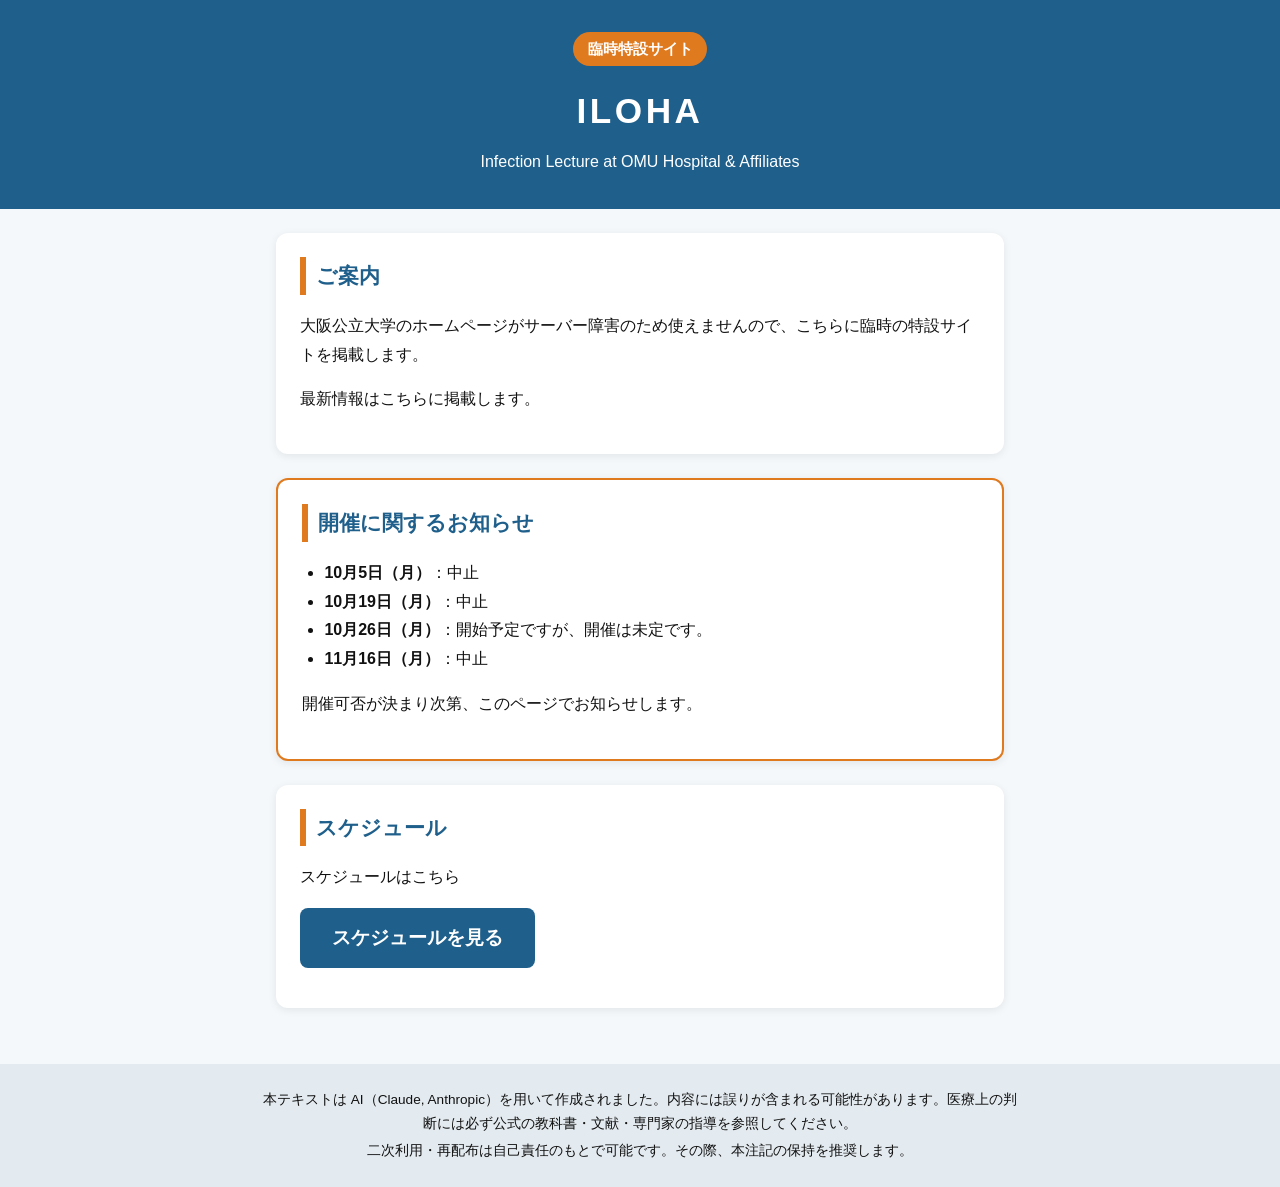
==== index.html @ 0f14282f "Add files via upload" ====
<!DOCTYPE html>
<html lang="ja">
<head>
<meta charset="UTF-8">
<meta name="viewport" content="width=device-width, initial-scale=1.0">
<title>ILOHA 臨時特設サイト</title>
<style>
  :root {
    --main: #1f5f8b;
    --accent: #e07a1f;
    --bg: #f4f8fb;
    --text: #111;
  }
  * { box-sizing: border-box; }
  body {
    margin: 0;
    font-family: "BIZ UDPGothic", "Hiragino Sans", "Meiryo", sans-serif;
    background: var(--bg);
    color: var(--text);
    line-height: 1.8;
  }
  header {
    background: var(--main);
    color: #fff;
    padding: 2rem 1rem;
    text-align: center;
  }
  header h1 { margin: 0; font-size: 2.2rem; letter-spacing: 0.1em; }
  header p { margin: 0.4rem 0 0; font-size: 1rem; }
  .badge {
    display: inline-block;
    background: var(--accent);
    color: #fff;
    font-weight: bold;
    padding: 0.2rem 0.9rem;
    border-radius: 999px;
    margin-bottom: 0.8rem;
    font-size: 0.95rem;
  }
  main {
    max-width: 760px;
    margin: 0 auto;
    padding: 1.5rem 1rem 2rem;
  }
  .card {
    background: #fff;
    border-radius: 12px;
    padding: 1.5rem;
    margin-bottom: 1.5rem;
    box-shadow: 0 2px 8px rgba(0,0,0,0.08);
  }
  .card h2 {
    margin-top: 0;
    font-size: 1.3rem;
    color: var(--main);
    border-left: 6px solid var(--accent);
    padding-left: 0.6rem;
  }
  .notice { border: 2px solid var(--accent); }
  .notice ul { margin: 0 0 0.8rem; padding-left: 1.4rem; }
  .btn {
    display: inline-block;
    background: var(--main);
    color: #fff;
    text-decoration: none;
    font-weight: bold;
    font-size: 1.2rem;
    padding: 0.8rem 2rem;
    border-radius: 8px;
  }
  .btn:hover { background: #174a6e; }
  footer {
    background: #e4ebf0;
    color: var(--text);
    font-size: 0.85rem;
    padding: 1.2rem 1rem;
    text-align: center;
    line-height: 1.7;
  }
  footer p { max-width: 760px; margin: 0.3rem auto; }
</style>
</head>
<body>

<header>
  <div class="badge">臨時特設サイト</div>
  <h1>ILOHA</h1>
  <p>Infection Lecture at OMU Hospital &amp; Affiliates</p>
</header>

<main>
  <section class="card">
    <h2>ご案内</h2>
    <p>大阪公立大学のホームページがサーバー障害のため使えませんので、こちらに臨時の特設サイトを掲載します。</p>
    <p>最新情報はこちらに掲載します。</p>
  </section>

  <section class="card notice">
    <h2>開催に関するお知らせ</h2>
    <ul>
      <li><strong>10月5日（月）</strong>：中止</li>
      <li><strong>10月19日（月）</strong>：中止</li>
      <li><strong>10月26日（月）</strong>：開始予定ですが、開催は未定です。</li>
      <li><strong>11月16日（月）</strong>：中止</li>
    </ul>
    <p>開催可否が決まり次第、このページでお知らせします。</p>
  </section>

  <section class="card">
    <h2>スケジュール</h2>
    <p>スケジュールはこちら</p>
    <p><a class="btn" href="ilohaSum.html">スケジュールを見る</a></p>
  </section>
</main>

<footer>
  <p>本テキストは AI（Claude, Anthropic）を用いて作成されました。内容には誤りが含まれる可能性があります。医療上の判断には必ず公式の教科書・文献・専門家の指導を参照してください。</p>
  <p>二次利用・再配布は自己責任のもとで可能です。その際、本注記の保持を推奨します。</p>
</footer>

</body>
</html>
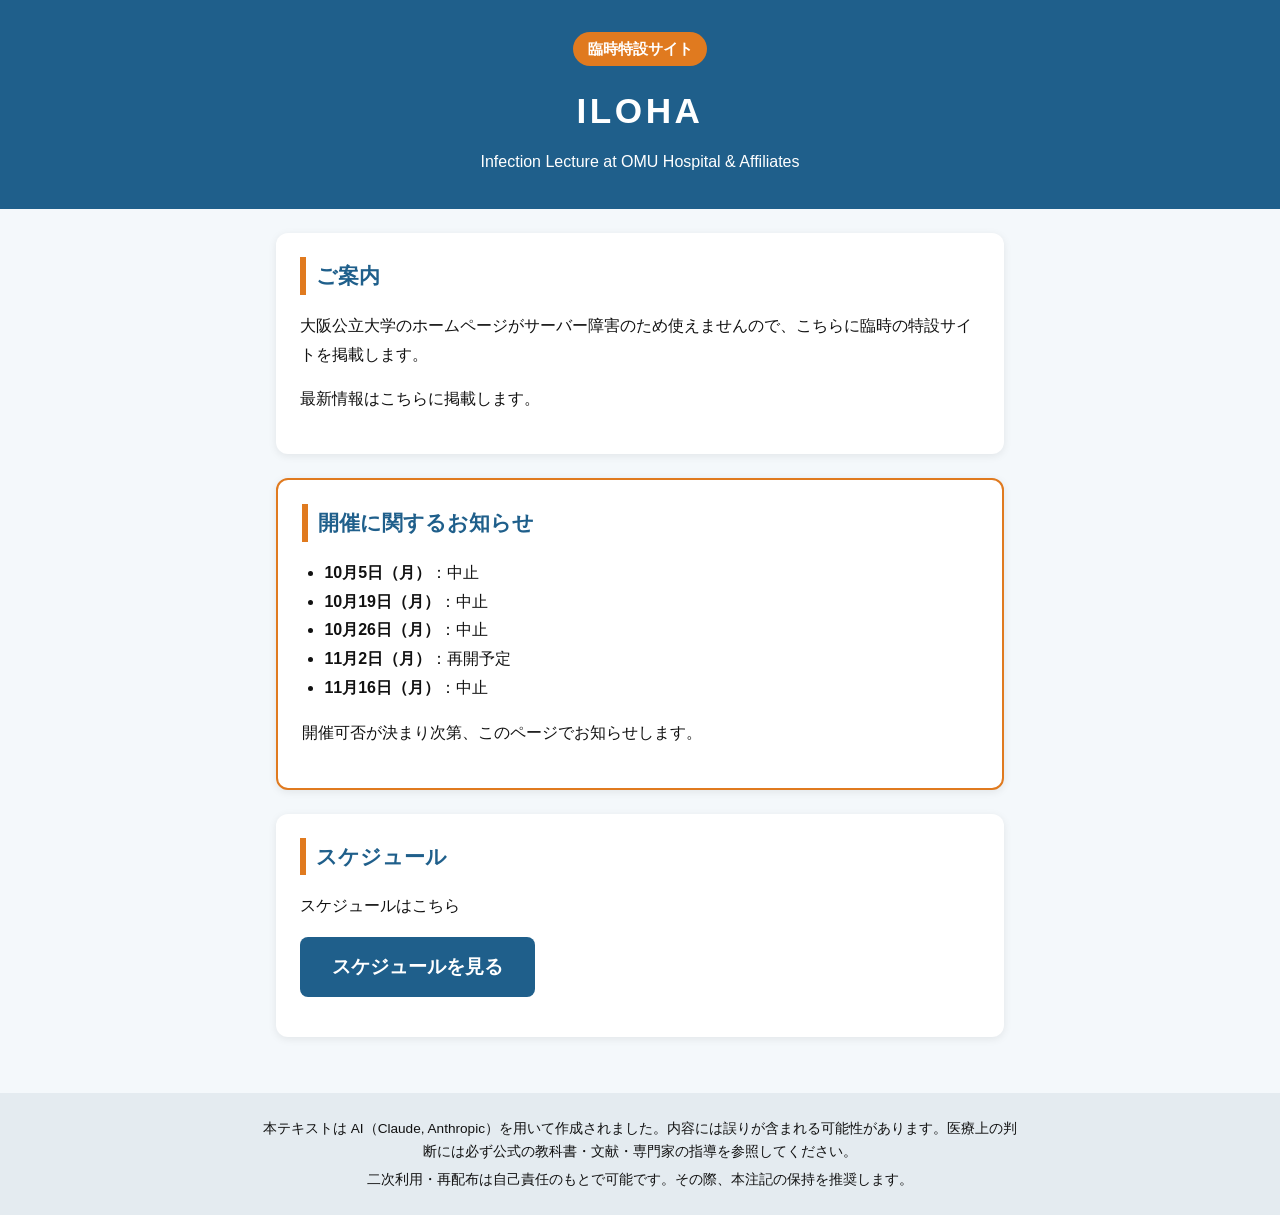
==== commit 92e96b9b: "Add files via upload" ====
--- a/index.html
+++ b/index.html
@@ -100,7 +100,8 @@
     <ul>
       <li><strong>10月5日（月）</strong>：中止</li>
       <li><strong>10月19日（月）</strong>：中止</li>
-      <li><strong>10月26日（月）</strong>：開始予定ですが、開催は未定です。</li>
+      <li><strong>10月26日（月）</strong>：中止</li>
+        <li><strong>11月2日（月）</strong>：再開予定</li>
       <li><strong>11月16日（月）</strong>：中止</li>
     </ul>
     <p>開催可否が決まり次第、このページでお知らせします。</p>
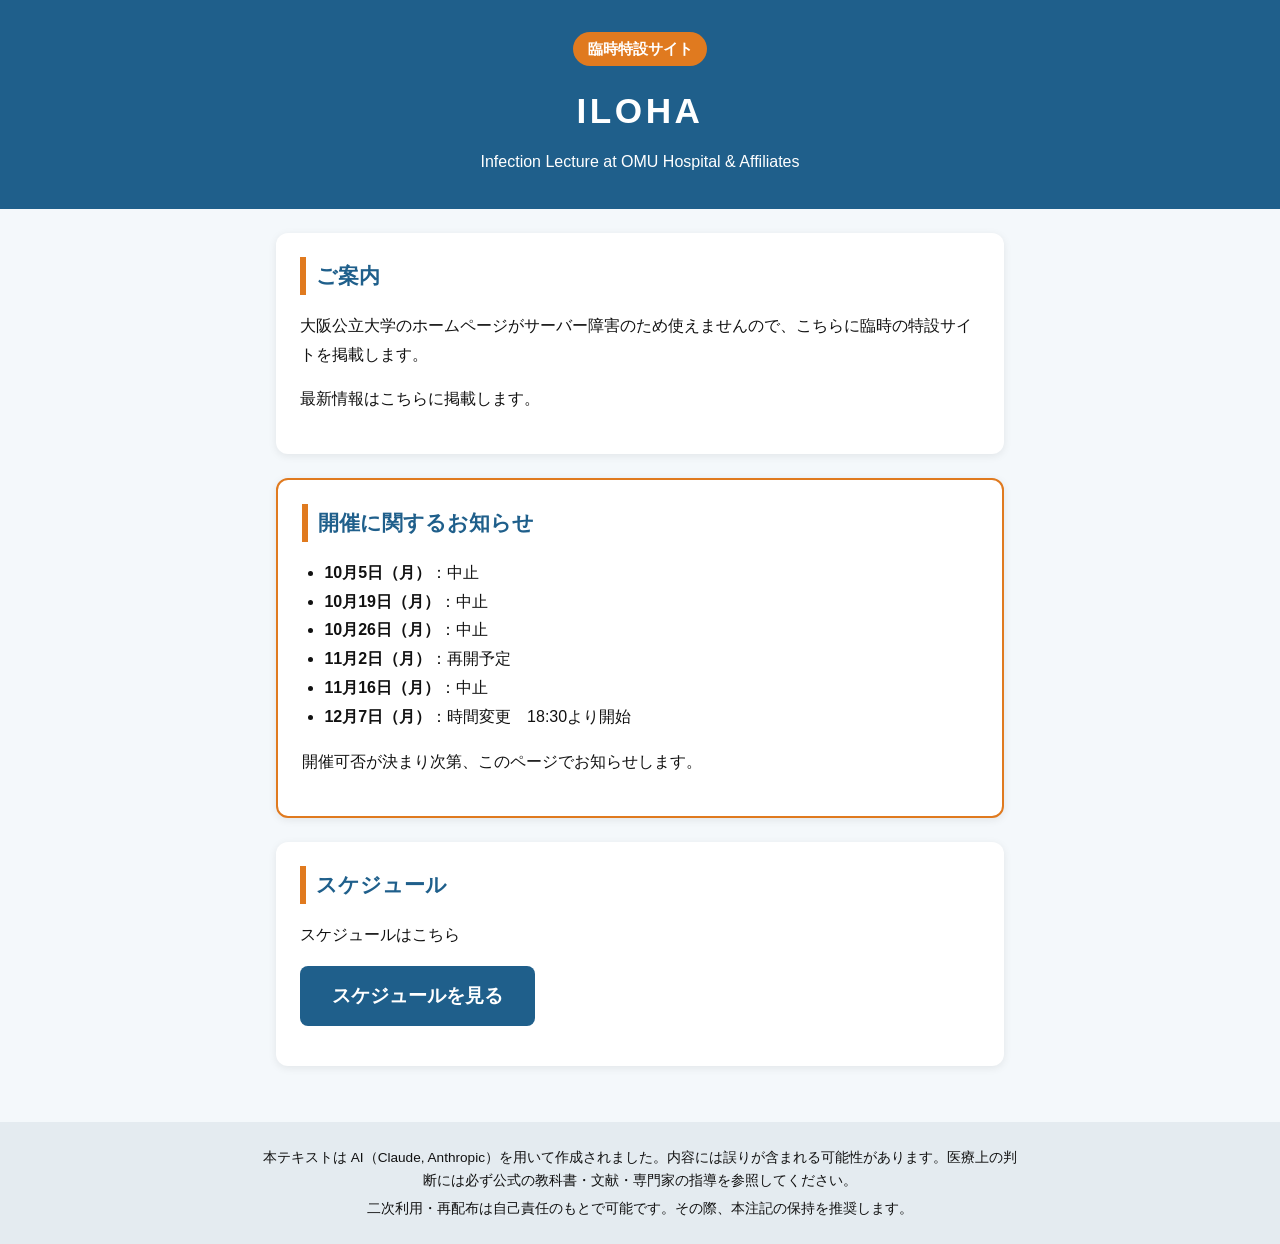
==== commit 7939ca42: "Add schedule change for December 7th" ====
--- a/index.html
+++ b/index.html
@@ -103,6 +103,7 @@
       <li><strong>10月26日（月）</strong>：中止</li>
         <li><strong>11月2日（月）</strong>：再開予定</li>
       <li><strong>11月16日（月）</strong>：中止</li>
+      <li><strong>12月7日（月）</strong>：時間変更　18:30より開始　</li>
     </ul>
     <p>開催可否が決まり次第、このページでお知らせします。</p>
   </section>
